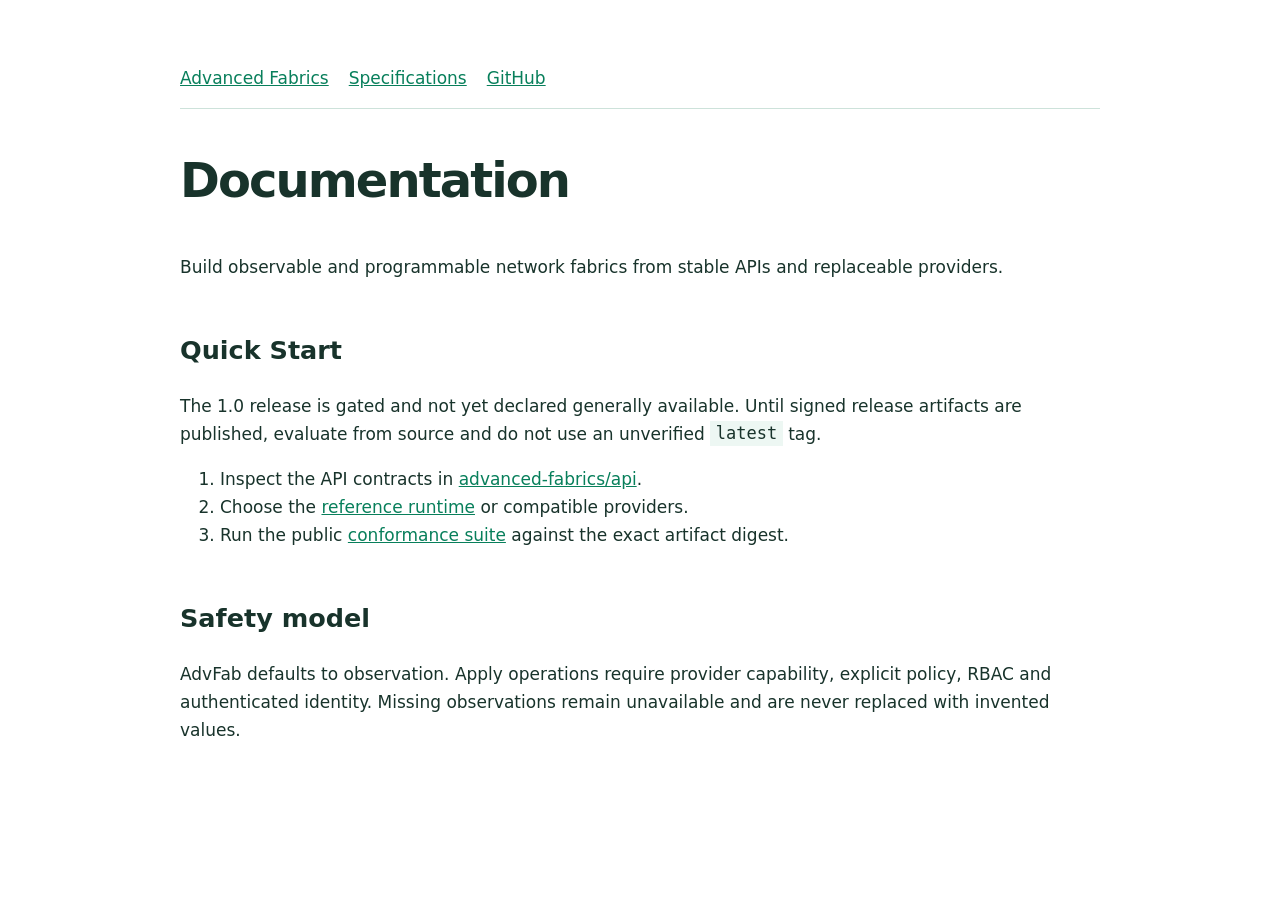
==== index.html @ 179818ef "docs: publish safe public quick start Signed-off-by: Woomou <harry@re8ch.com>" ====
<!doctype html><html lang="en"><head><meta charset="utf-8"><meta name="viewport" content="width=device-width,initial-scale=1"><title>AdvFab Documentation</title><style>body{max-width:920px;margin:4rem auto;padding:0 1.5rem;font:17px/1.65 system-ui;color:#18332b}a{color:#087f5b}code{background:#edf7f3;padding:.15rem .35rem}nav{display:flex;gap:1.25rem;border-bottom:1px solid #cde2da;padding-bottom:1rem}h1{font-size:3rem;letter-spacing:-.04em}section{margin:3rem 0}</style></head><body><nav><a href="https://advfab.org">Advanced Fabrics</a><a href="https://spec.advfab.org">Specifications</a><a href="https://github.com/advanced-fabrics">GitHub</a></nav><h1>Documentation</h1><p>Build observable and programmable network fabrics from stable APIs and replaceable providers.</p><section id="quick-start"><h2>Quick Start</h2><p>The 1.0 release is gated and not yet declared generally available. Until signed release artifacts are published, evaluate from source and do not use an unverified <code>latest</code> tag.</p><ol><li>Inspect the API contracts in <a href="https://github.com/advanced-fabrics/api">advanced-fabrics/api</a>.</li><li>Choose the <a href="https://github.com/advanced-fabrics/reference-runtime">reference runtime</a> or compatible providers.</li><li>Run the public <a href="https://github.com/advanced-fabrics/conformance">conformance suite</a> against the exact artifact digest.</li></ol></section><section><h2>Safety model</h2><p>AdvFab defaults to observation. Apply operations require provider capability, explicit policy, RBAC and authenticated identity. Missing observations remain unavailable and are never replaced with invented values.</p></section></body></html>
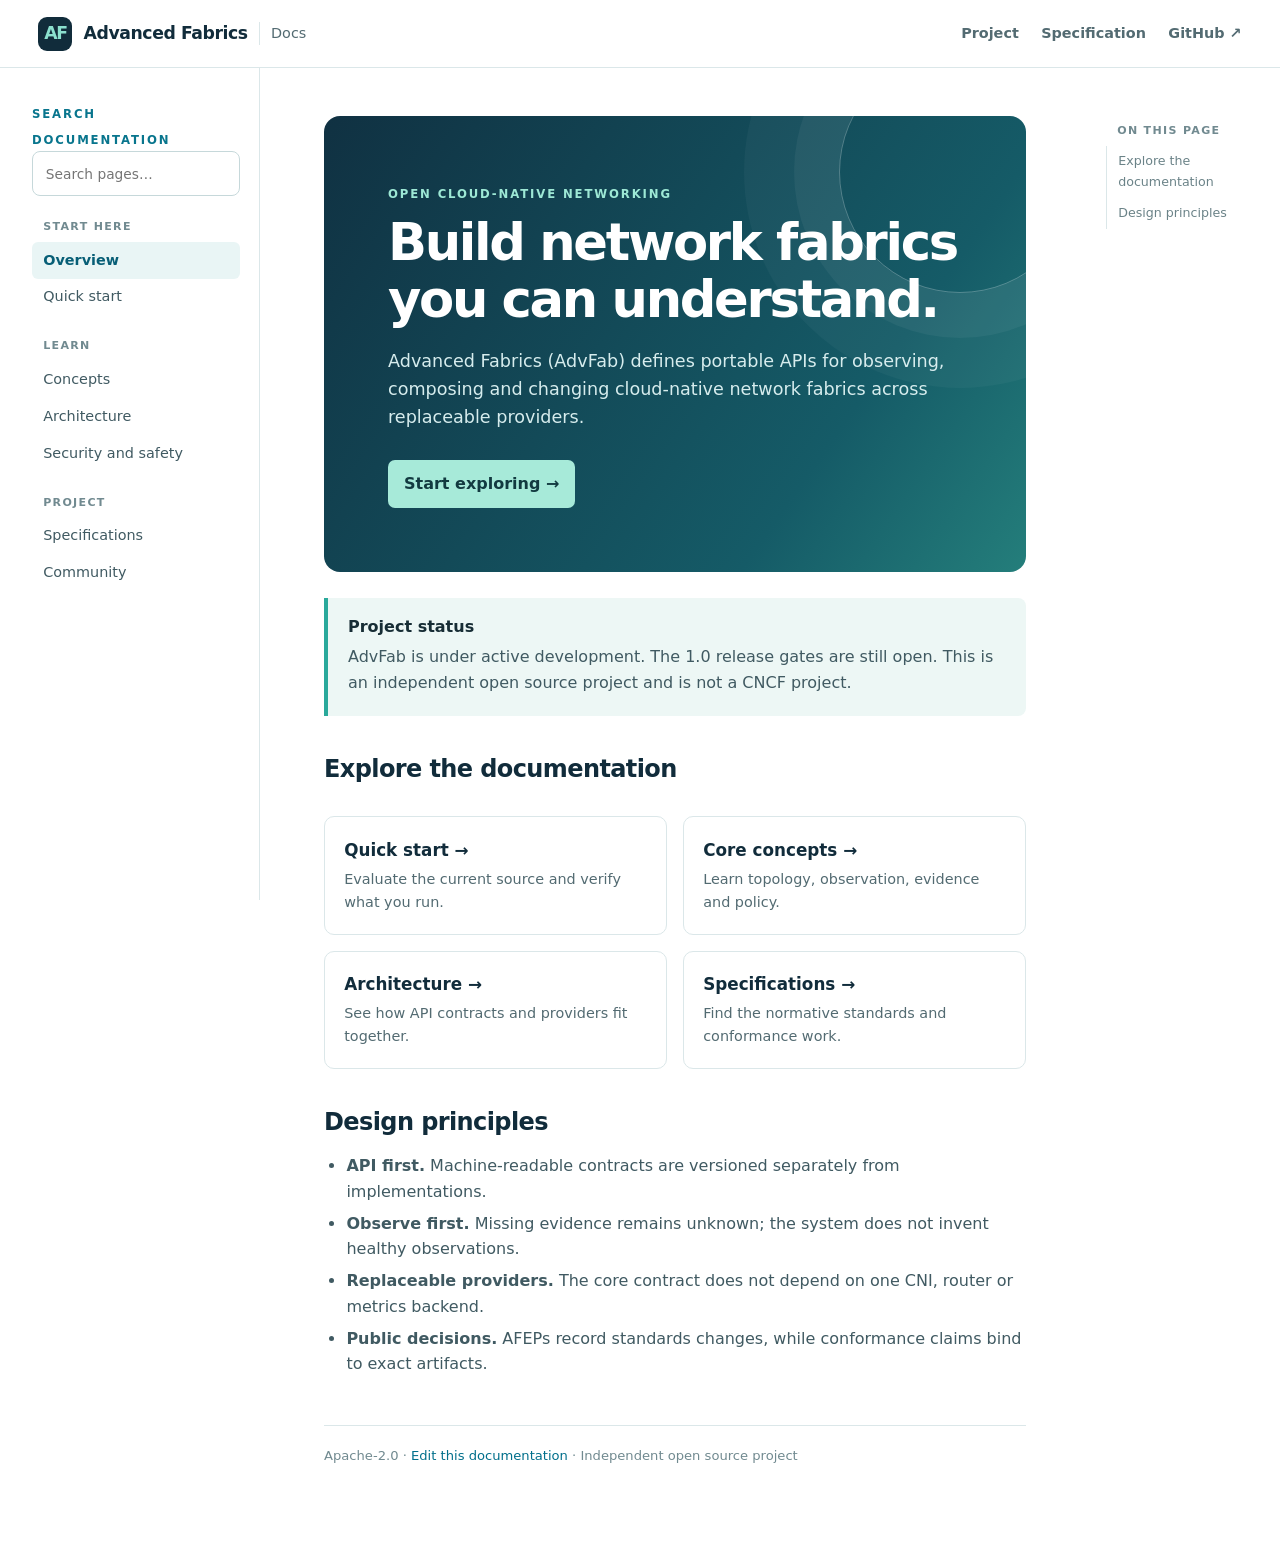
==== commit 69b3a1c5: "docs: build AdvFab documentation wiki" ====
--- a/index.html
+++ b/index.html
@@ -1 +1 @@
-<!doctype html><html lang="en"><head><meta charset="utf-8"><meta name="viewport" content="width=device-width,initial-scale=1"><title>AdvFab Documentation</title><style>body{max-width:920px;margin:4rem auto;padding:0 1.5rem;font:17px/1.65 system-ui;color:#18332b}a{color:#087f5b}code{background:#edf7f3;padding:.15rem .35rem}nav{display:flex;gap:1.25rem;border-bottom:1px solid #cde2da;padding-bottom:1rem}h1{font-size:3rem;letter-spacing:-.04em}section{margin:3rem 0}</style></head><body><nav><a href="https://advfab.org">Advanced Fabrics</a><a href="https://spec.advfab.org">Specifications</a><a href="https://github.com/advanced-fabrics">GitHub</a></nav><h1>Documentation</h1><p>Build observable and programmable network fabrics from stable APIs and replaceable providers.</p><section id="quick-start"><h2>Quick Start</h2><p>The 1.0 release is gated and not yet declared generally available. Until signed release artifacts are published, evaluate from source and do not use an unverified <code>latest</code> tag.</p><ol><li>Inspect the API contracts in <a href="https://github.com/advanced-fabrics/api">advanced-fabrics/api</a>.</li><li>Choose the <a href="https://github.com/advanced-fabrics/reference-runtime">reference runtime</a> or compatible providers.</li><li>Run the public <a href="https://github.com/advanced-fabrics/conformance">conformance suite</a> against the exact artifact digest.</li></ol></section><section><h2>Safety model</h2><p>AdvFab defaults to observation. Apply operations require provider capability, explicit policy, RBAC and authenticated identity. Missing observations remain unavailable and are never replaced with invented values.</p></section></body></html>
+<!doctype html><html lang="en"><head><meta charset="utf-8"><meta name="viewport" content="width=device-width,initial-scale=1"><meta name="description" content="Advanced Fabrics documentation: portable APIs for observable and programmable cloud-native network fabrics."><link rel="canonical" href="https://docs.advfab.org/"><title>Overview | Advanced Fabrics Docs</title><link rel="stylesheet" href="/styles.css"><script src="/site.js" defer></script></head><body><a class="skip" href="#main">Skip to content</a><header class="topbar"><a class="brand" href="/"><span class="brand-mark" aria-hidden="true">AF</span><span>Advanced Fabrics</span><small>Docs</small></a><nav class="topnav" aria-label="Global"><a href="https://advfab.org">Project</a><a href="https://spec.advfab.org">Specification</a><a href="https://github.com/advanced-fabrics">GitHub ↗</a></nav><button class="mobile-menu" id="menu-toggle" aria-controls="sidebar" aria-expanded="false">Menu</button></header><div class="layout"><aside class="sidebar" id="sidebar" aria-label="Documentation"><label for="site-search" class="eyebrow">Search documentation</label><input id="site-search" class="search" type="search" placeholder="Search pages…" autocomplete="off"><div id="search-results" class="search-results" aria-live="polite"></div><h2>Start here</h2><a href="/" class="active" aria-current="page">Overview</a><a href="/quick-start/" class="">Quick start</a><h2>Learn</h2><a href="/concepts/" class="">Concepts</a><a href="/architecture/" class="">Architecture</a><a href="/security/" class="">Security and safety</a><h2>Project</h2><a href="/specifications/" class="">Specifications</a><a href="/community/" class="">Community</a></aside><main id="main"><div class="content"><div class="hero"><span class="eyebrow">Open cloud-native networking</span><h1>Build network fabrics you can understand.</h1><p>Advanced Fabrics (AdvFab) defines portable APIs for observing, composing and changing cloud-native network fabrics across replaceable providers.</p><a class="button" href="/quick-start/">Start exploring →</a></div><div class="callout"><strong>Project status</strong><p>AdvFab is under active development. The 1.0 release gates are still open. This is an independent open source project and is not a CNCF project.</p></div><h2 id="explore">Explore the documentation</h2><div class="cards"><a class="card" href="/quick-start/"><strong>Quick start →</strong><span>Evaluate the current source and verify what you run.</span></a><a class="card" href="/concepts/"><strong>Core concepts →</strong><span>Learn topology, observation, evidence and policy.</span></a><a class="card" href="/architecture/"><strong>Architecture →</strong><span>See how API contracts and providers fit together.</span></a><a class="card" href="/specifications/"><strong>Specifications →</strong><span>Find the normative standards and conformance work.</span></a></div><h2 id="principles">Design principles</h2><ul><li><strong>API first.</strong> Machine-readable contracts are versioned separately from implementations.</li><li><strong>Observe first.</strong> Missing evidence remains unknown; the system does not invent healthy observations.</li><li><strong>Replaceable providers.</strong> The core contract does not depend on one CNI, router or metrics backend.</li><li><strong>Public decisions.</strong> AFEPs record standards changes, while conformance claims bind to exact artifacts.</li></ul><footer class="page-footer">Apache-2.0 · <a href="https://github.com/advanced-fabrics/docs">Edit this documentation</a> · Independent open source project</footer></div></main><aside class="toc" aria-label="On this page"><h2>On this page</h2><a href="#explore">Explore the documentation</a><a href="#principles">Design principles</a></aside></div></body></html>
--- a/styles.css
+++ b/styles.css
@@ -0,0 +1 @@
+:root{--ink:#172d35;--muted:#536b72;--blue:#087e9b;--navy:#112c3b;--line:#dbe7e9;--surface:#fff;--wash:#f4f9f9;--mint:#d9f4ec;font:16px/1.6 Inter,ui-sans-serif,system-ui,-apple-system,BlinkMacSystemFont,"Segoe UI",sans-serif;color:var(--ink);background:var(--surface)}*{box-sizing:border-box}html{scroll-behavior:smooth}body{margin:0}a{color:#006f8b;text-decoration:none}a:hover{text-decoration:underline}a:focus-visible,button:focus-visible,input:focus-visible{outline:3px solid #ffb43a;outline-offset:3px}.skip{position:absolute;left:-9999px;top:0;background:#fff;padding:.7rem;z-index:10}.skip:focus{left:1rem}.topbar{height:68px;display:flex;align-items:center;justify-content:space-between;padding:0 clamp(1rem,3vw,3rem);border-bottom:1px solid var(--line);background:#fff;position:sticky;top:0;z-index:5}.brand{display:flex;align-items:center;gap:.7rem;color:var(--navy);font-weight:800;letter-spacing:-.025em;font-size:1.08rem}.brand:hover{text-decoration:none}.brand-mark{display:grid;place-items:center;width:34px;height:34px;background:var(--navy);color:#8be0ce;border-radius:9px;font-weight:900;letter-spacing:-.08em}.brand small{font-weight:500;color:var(--muted);border-left:1px solid var(--line);padding-left:.7rem;letter-spacing:0}.topnav{display:flex;align-items:center;gap:1.4rem;font-size:.9rem;font-weight:600}.topnav a{color:var(--muted)}.topnav a:hover{color:var(--blue)}.layout{display:grid;grid-template-columns:260px minmax(0,1fr) 190px;max-width:1500px;margin:auto;min-height:calc(100vh - 68px)}.sidebar{border-right:1px solid var(--line);padding:2rem 1.2rem 3rem 2rem;position:sticky;top:68px;height:calc(100vh - 68px);overflow:auto}.sidebar h2,.toc h2{text-transform:uppercase;letter-spacing:.12em;color:#718a90;font-size:.69rem;margin:1.5rem .7rem .5rem}.sidebar a{display:block;padding:.43rem .7rem;border-radius:6px;color:#405a62;font-size:.9rem}.sidebar a:hover,.sidebar a.active{background:#e9f5f5;color:#075e76;text-decoration:none}.sidebar a.active{font-weight:700}.search{width:100%;border:1px solid #c6d8da;border-radius:8px;padding:.65rem .8rem;font:inherit;font-size:.86rem;background:#fff}.search-results{margin-top:.4rem}.search-results a{border-bottom:1px solid var(--line)}.search-results small{display:block;color:var(--muted)}main{padding:3rem clamp(1.4rem,5vw,5rem) 5rem;min-width:0}.content{max-width:840px}.eyebrow{text-transform:uppercase;letter-spacing:.16em;color:#08758d;font-weight:800;font-size:.73rem}.hero{background:linear-gradient(125deg,#103142,#155b67 72%,#247e7b);color:#fff;padding:clamp(2rem,5vw,4rem);border-radius:16px;position:relative;overflow:hidden}.hero:after{content:"";position:absolute;width:240px;height:240px;border:1px solid #ffffff45;border-radius:50%;right:-55px;top:-65px;box-shadow:0 0 0 45px #ffffff0c,0 0 0 95px #ffffff09;pointer-events:none}.hero .eyebrow{color:#9de8d5}.hero h1{color:#fff;margin:.5rem 0 1rem}.hero p{max-width:640px;color:#d6eced;font-size:1.1rem}.hero a.button{display:inline-block;background:#a7ead9;color:#123a40;padding:.7rem 1rem;border-radius:7px;font-weight:750;margin-top:.7rem}.hero a.button:hover{text-decoration:none;background:#c7f6e9}h1{font-size:clamp(2.2rem,4vw,3.3rem);line-height:1.13;letter-spacing:-.045em;color:var(--navy);margin:.5rem 0 1rem}h2{font-size:1.5rem;line-height:1.25;letter-spacing:-.025em;margin:2.4rem 0 .8rem;color:var(--navy);scroll-margin-top:90px}h3{font-size:1.06rem;margin:1.5rem 0 .3rem;scroll-margin-top:90px}p,li{color:#405a62}p.lead{font-size:1.1rem;color:#536b72;max-width:730px}ul,ol{padding-left:1.4rem}li{margin:.4rem 0}.cards{display:grid;grid-template-columns:repeat(2,minmax(0,1fr));gap:1rem;margin:2rem 0}.card{border:1px solid var(--line);border-radius:10px;padding:1.2rem;background:#fff;color:inherit;transition:border-color .15s,transform .15s}.card:hover{border-color:#67b7bb;transform:translateY(-2px);text-decoration:none}.card strong{display:block;color:var(--navy);font-size:1.05rem}.card span{display:block;color:var(--muted);font-size:.9rem;margin-top:.3rem}.callout{background:#edf7f5;border-left:4px solid #2aa99b;padding:1rem 1.25rem;border-radius:0 8px 8px 0;margin:1.6rem 0}.callout p{margin:.3rem 0}.warning{background:#fff7e8;border-color:#d59727}.step{display:grid;grid-template-columns:2rem 1fr;gap:.7rem;margin:1rem 0}.step b{display:grid;place-items:center;background:#d8f1ec;color:#126957;border-radius:50%;width:2rem;height:2rem}.step h3{margin:.1rem 0}.step p{margin:.2rem 0}.toc{padding:2rem 1rem;position:sticky;top:68px;height:calc(100vh - 68px);overflow:auto}.toc a{display:block;color:#6b8388;font-size:.79rem;padding:.35rem .7rem;border-left:1px solid var(--line)}.toc a:hover{color:var(--blue);border-color:var(--blue);text-decoration:none}.page-footer{border-top:1px solid var(--line);margin-top:3rem;padding-top:1.2rem;color:#718a90;font-size:.82rem}code{background:#edf3f4;border-radius:4px;padding:.1rem .32rem;font-size:.9em}pre{overflow:auto;background:#102c3a;color:#d7efec;padding:1rem;border-radius:8px}pre code{background:none;padding:0;color:inherit}.badge{display:inline-block;border:1px solid #aacdca;color:#23685f;border-radius:99px;padding:.18rem .55rem;font-size:.72rem;font-weight:700}.mobile-menu{display:none;border:1px solid var(--line);border-radius:6px;background:white;padding:.35rem .6rem}@media(max-width:1100px){.layout{grid-template-columns:240px minmax(0,1fr)}.toc{display:none}}@media(max-width:720px){.topbar{height:60px}.brand small,.topnav{display:none}.mobile-menu{display:block}.layout{display:block}.sidebar{display:none;position:static;height:auto;border-right:0;border-bottom:1px solid var(--line);padding:1rem}.sidebar.open{display:block}main{padding:2rem 1.2rem}.cards{grid-template-columns:1fr}.hero{padding:2rem}.hero:after{opacity:.4}}@media(prefers-reduced-motion:reduce){html{scroll-behavior:auto}.card{transition:none}}
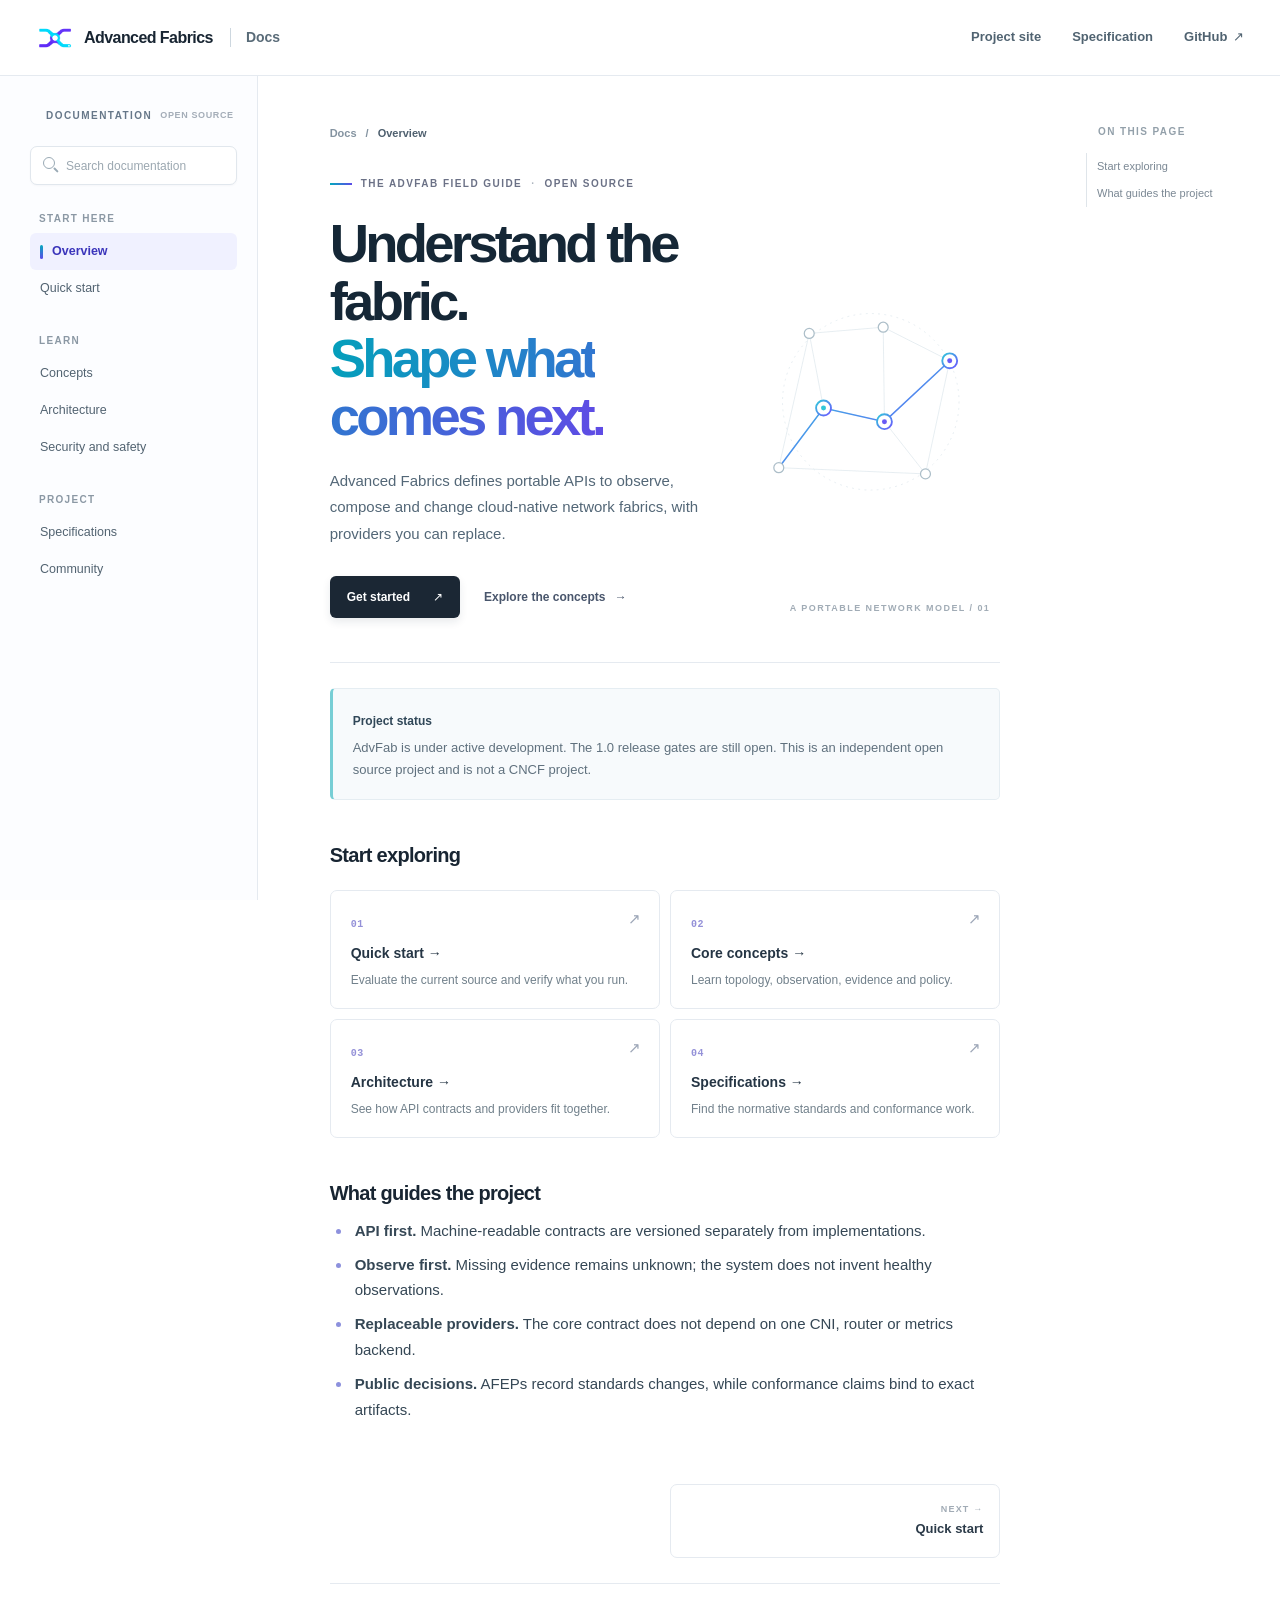
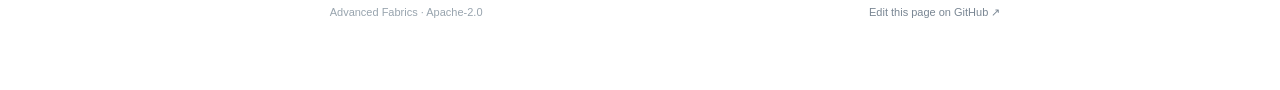
==== commit 0d32a34d: "docs: refine AdvFab wiki visual design" ====
--- a/index.html
+++ b/index.html
@@ -1 +1,3 @@
-<!doctype html><html lang="en"><head><meta charset="utf-8"><meta name="viewport" content="width=device-width,initial-scale=1"><meta name="description" content="Advanced Fabrics documentation: portable APIs for observable and programmable cloud-native network fabrics."><link rel="canonical" href="https://docs.advfab.org/"><title>Overview | Advanced Fabrics Docs</title><link rel="stylesheet" href="/styles.css"><script src="/site.js" defer></script></head><body><a class="skip" href="#main">Skip to content</a><header class="topbar"><a class="brand" href="/"><span class="brand-mark" aria-hidden="true">AF</span><span>Advanced Fabrics</span><small>Docs</small></a><nav class="topnav" aria-label="Global"><a href="https://advfab.org">Project</a><a href="https://spec.advfab.org">Specification</a><a href="https://github.com/advanced-fabrics">GitHub ↗</a></nav><button class="mobile-menu" id="menu-toggle" aria-controls="sidebar" aria-expanded="false">Menu</button></header><div class="layout"><aside class="sidebar" id="sidebar" aria-label="Documentation"><label for="site-search" class="eyebrow">Search documentation</label><input id="site-search" class="search" type="search" placeholder="Search pages…" autocomplete="off"><div id="search-results" class="search-results" aria-live="polite"></div><h2>Start here</h2><a href="/" class="active" aria-current="page">Overview</a><a href="/quick-start/" class="">Quick start</a><h2>Learn</h2><a href="/concepts/" class="">Concepts</a><a href="/architecture/" class="">Architecture</a><a href="/security/" class="">Security and safety</a><h2>Project</h2><a href="/specifications/" class="">Specifications</a><a href="/community/" class="">Community</a></aside><main id="main"><div class="content"><div class="hero"><span class="eyebrow">Open cloud-native networking</span><h1>Build network fabrics you can understand.</h1><p>Advanced Fabrics (AdvFab) defines portable APIs for observing, composing and changing cloud-native network fabrics across replaceable providers.</p><a class="button" href="/quick-start/">Start exploring →</a></div><div class="callout"><strong>Project status</strong><p>AdvFab is under active development. The 1.0 release gates are still open. This is an independent open source project and is not a CNCF project.</p></div><h2 id="explore">Explore the documentation</h2><div class="cards"><a class="card" href="/quick-start/"><strong>Quick start →</strong><span>Evaluate the current source and verify what you run.</span></a><a class="card" href="/concepts/"><strong>Core concepts →</strong><span>Learn topology, observation, evidence and policy.</span></a><a class="card" href="/architecture/"><strong>Architecture →</strong><span>See how API contracts and providers fit together.</span></a><a class="card" href="/specifications/"><strong>Specifications →</strong><span>Find the normative standards and conformance work.</span></a></div><h2 id="principles">Design principles</h2><ul><li><strong>API first.</strong> Machine-readable contracts are versioned separately from implementations.</li><li><strong>Observe first.</strong> Missing evidence remains unknown; the system does not invent healthy observations.</li><li><strong>Replaceable providers.</strong> The core contract does not depend on one CNI, router or metrics backend.</li><li><strong>Public decisions.</strong> AFEPs record standards changes, while conformance claims bind to exact artifacts.</li></ul><footer class="page-footer">Apache-2.0 · <a href="https://github.com/advanced-fabrics/docs">Edit this documentation</a> · Independent open source project</footer></div></main><aside class="toc" aria-label="On this page"><h2>On this page</h2><a href="#explore">Explore the documentation</a><a href="#principles">Design principles</a></aside></div></body></html>+<!DOCTYPE html>
+
+<html lang="en"><head><meta charset="utf-8"/><meta content="width=device-width,initial-scale=1" name="viewport"/><meta content="Advanced Fabrics documentation: portable APIs for observable and programmable cloud-native network fabrics." name="description"/><link href="https://docs.advfab.org/" rel="canonical"/><title>Overview | Advanced Fabrics Docs</title><link href="/styles.css" rel="stylesheet"/><script defer="" src="/site.js"></script><link href="/assets/advfab-mark.png" rel="icon" type="image/png"/><meta content="#ffffff" name="theme-color"/><meta content="website" property="og:type"/><meta content="Overview | Advanced Fabrics Docs" property="og:title"/><meta content="Advanced Fabrics documentation: portable APIs for observable and programmable cloud-native network fabrics." property="og:description"/><meta content="https://docs.advfab.org/" property="og:url"/><meta content="https://docs.advfab.org/assets/advfab-mark.png" property="og:image"/></head><body><a class="skip" href="#main">Skip to content</a><header class="topbar"><div class="topbar-inner"><a aria-label="Advanced Fabrics documentation home" class="brand" href="/"><img alt="" height="38" src="/assets/advfab-mark.png" width="38"/><span class="brand-name">Advanced Fabrics</span><span aria-hidden="true" class="brand-divider"></span><span class="brand-section">Docs</span></a><nav aria-label="Global" class="topnav"><a href="https://advfab.org">Project site</a><a href="https://spec.advfab.org">Specification</a><a href="https://github.com/advanced-fabrics">GitHub <span aria-hidden="true">↗</span></a></nav><button aria-controls="sidebar" aria-expanded="false" aria-label="Open documentation menu" class="mobile-menu" id="menu-toggle"><span></span><span></span><span></span></button></div></header><div class="layout"><aside aria-label="Documentation" class="sidebar" id="sidebar"><div class="sidebar-label"><span class="sidebar-rule"></span>DOCUMENTATION <span class="sidebar-version">OPEN SOURCE</span></div><label class="eyebrow" for="site-search">Find a page</label><div class="search-wrap"><span aria-hidden="true" class="search-glyph"></span><input aria-keyshortcuts="/" autocomplete="off" class="search" id="site-search" placeholder="Search documentation" type="search"/></div><div aria-live="polite" class="search-results" id="search-results"></div><h2 class="nav-heading">Start here</h2><a aria-current="page" class="active" href="/">Overview</a><a class="" href="/quick-start/">Quick start</a><h2 class="nav-heading">Learn</h2><a class="" href="/concepts/">Concepts</a><a class="" href="/architecture/">Architecture</a><a class="" href="/security/">Security and safety</a><h2 class="nav-heading">Project</h2><a class="" href="/specifications/">Specifications</a><a class="" href="/community/">Community</a></aside><main id="main"><div class="content"><nav aria-label="Breadcrumb" class="breadcrumb"><a href="/">Docs</a><span aria-hidden="true">/</span><span>Overview</span></nav><div class="hero"><div class="hero-copy"><div class="hero-kicker"><span aria-hidden="true" class="kicker-line"></span>THE ADVFAB FIELD GUIDE <span aria-hidden="true" class="kicker-dot">·</span> OPEN SOURCE</div><h1>Understand the fabric.<br/><em>Shape what comes next.</em></h1><p>Advanced Fabrics defines portable APIs to observe, compose and change cloud-native network fabrics, with providers you can replace.</p><div class="hero-actions"><a class="button primary" href="/quick-start/">Get started <span aria-hidden="true">↗</span></a><a class="text-link" href="/concepts/">Explore the concepts <span aria-hidden="true">→</span></a></div></div><div aria-hidden="true" class="network-art"><svg role="presentation" viewbox="0 0 420 390" xmlns="http://www.w3.org/2000/svg"><defs><lineargradient id="artline" x1="0" x2="1" y1="0" y2="1"><stop stop-color="#27c7d9"></stop><stop offset="1" stop-color="#644cff"></stop></lineargradient></defs><g fill="none" stroke="#d7e2e8" stroke-width="1"><path d="M64 310 136 214 234 236 339 138M136 214 113 94 232 84 339 138M234 236 300 320 339 138M64 310 300 320M113 94 64 310M232 84 234 236"></path><circle cx="212" cy="204" r="142" stroke-dasharray="3 7"></circle></g><path d="M64 310 136 214 234 236 339 138" fill="none" stroke="url(#artline)" stroke-width="2.5"></path><g fill="#fff" stroke="#a8bbc6" stroke-width="2"><circle cx="64" cy="310" r="8"></circle><circle cx="113" cy="94" r="8"></circle><circle cx="232" cy="84" r="8"></circle><circle cx="300" cy="320" r="8"></circle></g><g fill="#fff" stroke="url(#artline)" stroke-width="3"><circle cx="136" cy="214" r="12"></circle><circle cx="234" cy="236" r="12"></circle><circle cx="339" cy="138" r="12"></circle></g><circle cx="136" cy="214" fill="#25c5d7" r="4"></circle><circle cx="234" cy="236" fill="#6152f5" r="4"></circle><circle cx="339" cy="138" fill="#6152f5" r="4"></circle></svg><span class="art-caption">A PORTABLE NETWORK MODEL / 01</span></div></div><div class="callout"><strong>Project status</strong><p>AdvFab is under active development. The 1.0 release gates are still open. This is an independent open source project and is not a CNCF project.</p></div><h2 id="explore">Start exploring</h2><div class="cards explore-cards"><a class="card" href="/quick-start/"><span class="card-index">01</span><strong>Quick start →</strong><span>Evaluate the current source and verify what you run.</span></a><a class="card" href="/concepts/"><span class="card-index">02</span><strong>Core concepts →</strong><span>Learn topology, observation, evidence and policy.</span></a><a class="card" href="/architecture/"><span class="card-index">03</span><strong>Architecture →</strong><span>See how API contracts and providers fit together.</span></a><a class="card" href="/specifications/"><span class="card-index">04</span><strong>Specifications →</strong><span>Find the normative standards and conformance work.</span></a></div><h2 id="principles">What guides the project</h2><ul><li><strong>API first.</strong> Machine-readable contracts are versioned separately from implementations.</li><li><strong>Observe first.</strong> Missing evidence remains unknown; the system does not invent healthy observations.</li><li><strong>Replaceable providers.</strong> The core contract does not depend on one CNI, router or metrics backend.</li><li><strong>Public decisions.</strong> AFEPs record standards changes, while conformance claims bind to exact artifacts.</li></ul><nav aria-label="Documentation pages" class="pagination"><a class="pagination-link next" href="/quick-start/"><small>NEXT →</small><strong>Quick start</strong></a></nav><footer class="page-footer"><span>Advanced Fabrics · Apache-2.0</span><a href="https://github.com/advanced-fabrics/docs/blob/main/index.html">Edit this page on GitHub <span aria-hidden="true">↗</span></a></footer></div></main><aside aria-label="On this page" class="toc"><h2 class="toc-heading">On this page</h2><a href="#explore">Start exploring</a><a href="#principles">What guides the project</a></aside></div></body></html>
--- a/styles.css
+++ b/styles.css
@@ -1 +1,170 @@
-:root{--ink:#172d35;--muted:#536b72;--blue:#087e9b;--navy:#112c3b;--line:#dbe7e9;--surface:#fff;--wash:#f4f9f9;--mint:#d9f4ec;font:16px/1.6 Inter,ui-sans-serif,system-ui,-apple-system,BlinkMacSystemFont,"Segoe UI",sans-serif;color:var(--ink);background:var(--surface)}*{box-sizing:border-box}html{scroll-behavior:smooth}body{margin:0}a{color:#006f8b;text-decoration:none}a:hover{text-decoration:underline}a:focus-visible,button:focus-visible,input:focus-visible{outline:3px solid #ffb43a;outline-offset:3px}.skip{position:absolute;left:-9999px;top:0;background:#fff;padding:.7rem;z-index:10}.skip:focus{left:1rem}.topbar{height:68px;display:flex;align-items:center;justify-content:space-between;padding:0 clamp(1rem,3vw,3rem);border-bottom:1px solid var(--line);background:#fff;position:sticky;top:0;z-index:5}.brand{display:flex;align-items:center;gap:.7rem;color:var(--navy);font-weight:800;letter-spacing:-.025em;font-size:1.08rem}.brand:hover{text-decoration:none}.brand-mark{display:grid;place-items:center;width:34px;height:34px;background:var(--navy);color:#8be0ce;border-radius:9px;font-weight:900;letter-spacing:-.08em}.brand small{font-weight:500;color:var(--muted);border-left:1px solid var(--line);padding-left:.7rem;letter-spacing:0}.topnav{display:flex;align-items:center;gap:1.4rem;font-size:.9rem;font-weight:600}.topnav a{color:var(--muted)}.topnav a:hover{color:var(--blue)}.layout{display:grid;grid-template-columns:260px minmax(0,1fr) 190px;max-width:1500px;margin:auto;min-height:calc(100vh - 68px)}.sidebar{border-right:1px solid var(--line);padding:2rem 1.2rem 3rem 2rem;position:sticky;top:68px;height:calc(100vh - 68px);overflow:auto}.sidebar h2,.toc h2{text-transform:uppercase;letter-spacing:.12em;color:#718a90;font-size:.69rem;margin:1.5rem .7rem .5rem}.sidebar a{display:block;padding:.43rem .7rem;border-radius:6px;color:#405a62;font-size:.9rem}.sidebar a:hover,.sidebar a.active{background:#e9f5f5;color:#075e76;text-decoration:none}.sidebar a.active{font-weight:700}.search{width:100%;border:1px solid #c6d8da;border-radius:8px;padding:.65rem .8rem;font:inherit;font-size:.86rem;background:#fff}.search-results{margin-top:.4rem}.search-results a{border-bottom:1px solid var(--line)}.search-results small{display:block;color:var(--muted)}main{padding:3rem clamp(1.4rem,5vw,5rem) 5rem;min-width:0}.content{max-width:840px}.eyebrow{text-transform:uppercase;letter-spacing:.16em;color:#08758d;font-weight:800;font-size:.73rem}.hero{background:linear-gradient(125deg,#103142,#155b67 72%,#247e7b);color:#fff;padding:clamp(2rem,5vw,4rem);border-radius:16px;position:relative;overflow:hidden}.hero:after{content:"";position:absolute;width:240px;height:240px;border:1px solid #ffffff45;border-radius:50%;right:-55px;top:-65px;box-shadow:0 0 0 45px #ffffff0c,0 0 0 95px #ffffff09;pointer-events:none}.hero .eyebrow{color:#9de8d5}.hero h1{color:#fff;margin:.5rem 0 1rem}.hero p{max-width:640px;color:#d6eced;font-size:1.1rem}.hero a.button{display:inline-block;background:#a7ead9;color:#123a40;padding:.7rem 1rem;border-radius:7px;font-weight:750;margin-top:.7rem}.hero a.button:hover{text-decoration:none;background:#c7f6e9}h1{font-size:clamp(2.2rem,4vw,3.3rem);line-height:1.13;letter-spacing:-.045em;color:var(--navy);margin:.5rem 0 1rem}h2{font-size:1.5rem;line-height:1.25;letter-spacing:-.025em;margin:2.4rem 0 .8rem;color:var(--navy);scroll-margin-top:90px}h3{font-size:1.06rem;margin:1.5rem 0 .3rem;scroll-margin-top:90px}p,li{color:#405a62}p.lead{font-size:1.1rem;color:#536b72;max-width:730px}ul,ol{padding-left:1.4rem}li{margin:.4rem 0}.cards{display:grid;grid-template-columns:repeat(2,minmax(0,1fr));gap:1rem;margin:2rem 0}.card{border:1px solid var(--line);border-radius:10px;padding:1.2rem;background:#fff;color:inherit;transition:border-color .15s,transform .15s}.card:hover{border-color:#67b7bb;transform:translateY(-2px);text-decoration:none}.card strong{display:block;color:var(--navy);font-size:1.05rem}.card span{display:block;color:var(--muted);font-size:.9rem;margin-top:.3rem}.callout{background:#edf7f5;border-left:4px solid #2aa99b;padding:1rem 1.25rem;border-radius:0 8px 8px 0;margin:1.6rem 0}.callout p{margin:.3rem 0}.warning{background:#fff7e8;border-color:#d59727}.step{display:grid;grid-template-columns:2rem 1fr;gap:.7rem;margin:1rem 0}.step b{display:grid;place-items:center;background:#d8f1ec;color:#126957;border-radius:50%;width:2rem;height:2rem}.step h3{margin:.1rem 0}.step p{margin:.2rem 0}.toc{padding:2rem 1rem;position:sticky;top:68px;height:calc(100vh - 68px);overflow:auto}.toc a{display:block;color:#6b8388;font-size:.79rem;padding:.35rem .7rem;border-left:1px solid var(--line)}.toc a:hover{color:var(--blue);border-color:var(--blue);text-decoration:none}.page-footer{border-top:1px solid var(--line);margin-top:3rem;padding-top:1.2rem;color:#718a90;font-size:.82rem}code{background:#edf3f4;border-radius:4px;padding:.1rem .32rem;font-size:.9em}pre{overflow:auto;background:#102c3a;color:#d7efec;padding:1rem;border-radius:8px}pre code{background:none;padding:0;color:inherit}.badge{display:inline-block;border:1px solid #aacdca;color:#23685f;border-radius:99px;padding:.18rem .55rem;font-size:.72rem;font-weight:700}.mobile-menu{display:none;border:1px solid var(--line);border-radius:6px;background:white;padding:.35rem .6rem}@media(max-width:1100px){.layout{grid-template-columns:240px minmax(0,1fr)}.toc{display:none}}@media(max-width:720px){.topbar{height:60px}.brand small,.topnav{display:none}.mobile-menu{display:block}.layout{display:block}.sidebar{display:none;position:static;height:auto;border-right:0;border-bottom:1px solid var(--line);padding:1rem}.sidebar.open{display:block}main{padding:2rem 1.2rem}.cards{grid-template-columns:1fr}.hero{padding:2rem}.hero:after{opacity:.4}}@media(prefers-reduced-motion:reduce){html{scroll-behavior:auto}.card{transition:none}}
+:root {
+  color-scheme: light;
+  --ink: #182532;
+  --text: #354755;
+  --muted: #70808d;
+  --line: #e5eaf0;
+  --soft: #f8fafc;
+  --cyan: #03a8bd;
+  --violet: #5c4be8;
+  --accent: #343cbd;
+  font: 15px/1.72 -apple-system, BlinkMacSystemFont, "Segoe UI", Inter, Helvetica, Arial, sans-serif;
+  font-synthesis: none;
+  -webkit-font-smoothing: antialiased;
+  color: var(--ink);
+  background: #fff;
+}
+* { box-sizing: border-box; }
+html { scroll-behavior: smooth; }
+body { margin: 0; }
+a { color: var(--accent); text-decoration: none; }
+a:hover { color: #201c9f; }
+button, input { font: inherit; }
+a:focus-visible, button:focus-visible, input:focus-visible { outline: 2px solid var(--cyan); outline-offset: 3px; }
+.skip { position: absolute; top: -100px; left: 18px; z-index: 20; background: #fff; padding: 9px 13px; border: 1px solid var(--line); border-radius: 7px; }
+.skip:focus { top: 12px; }
+
+/* A restrained project bar, shared by every article. */
+.topbar { height: 76px; background: #fff; border-bottom: 1px solid var(--line); position: sticky; top: 0; z-index: 10; }
+.topbar-inner { width: 100%; max-width: 1600px; height: 100%; margin: auto; display: flex; align-items: center; justify-content: space-between; padding: 0 36px; }
+.brand { display: inline-flex; align-items: center; gap: 10px; min-width: 0; color: var(--ink); white-space: nowrap; }
+.brand:hover { color: var(--ink); }
+.brand img { width: 38px; height: 38px; object-fit: contain; }
+.brand-name { font-size: 16px; font-weight: 750; letter-spacing: -.035em; }
+.brand-divider { width: 1px; height: 19px; background: #cdd7df; margin: 0 5px 0 7px; }
+.brand-section { font-size: 14px; color: #596b78; font-weight: 550; }
+.topnav { display: flex; gap: 31px; align-items: center; font-size: 13px; font-weight: 550; }
+.topnav a { color: #506371; transition: color .15s; }
+.topnav a:hover { color: var(--violet); }
+.topnav span { font-size: 13px; padding-left: 2px; }
+.mobile-menu { display: none; }
+
+.layout { display: grid; grid-template-columns: 258px minmax(0,1fr) 208px; max-width: 1600px; min-height: calc(100vh - 76px); margin: auto; }
+.sidebar { align-self: stretch; position: sticky; top: 76px; height: calc(100vh - 76px); overflow-y: auto; border-right: 1px solid var(--line); padding: 31px 20px 44px 30px; background: #fcfdff; scrollbar-width: thin; }
+.sidebar-label { display: flex; align-items: center; gap: 8px; margin: 0 8px 22px; color: #667789; font-size: 10px; font-weight: 800; letter-spacing: .145em; white-space: nowrap; }
+.sidebar-rule { width: 15px; height: 2px; background: linear-gradient(90deg,var(--cyan),var(--violet)); }
+.sidebar-version { margin-left: auto; color: #a4adb8; font-size: 9px; letter-spacing: .07em; }
+.sidebar label { display: none; }
+.search-wrap { position: relative; }
+.search { width: 100%; height: 39px; border: 1px solid #e1e7ed; background: #fff; border-radius: 7px; padding: 0 13px 0 35px; color: var(--ink); font-size: 12px; box-shadow: 0 1px 2px #18253208; }
+.search::placeholder { color: #9ca8b1; }
+.search:focus { outline: 2px solid #c7f4f5; border-color: var(--cyan); }
+.search-glyph { position: absolute; left: 13px; top: 11px; width: 12px; height: 12px; border: 1.8px solid #9aaab5; border-radius: 50%; pointer-events: none; }
+.search-glyph:after { content: ""; position: absolute; width: 6px; height: 1.8px; right: -5px; bottom: -3px; background: #9aaab5; transform: rotate(45deg); border-radius: 1px; }
+.search-results { margin: 5px 0; }
+.search-results a { display: block; padding: 8px 10px; border-radius: 6px; font-size: 12px; font-weight: 650; }
+.search-results a small { display: block; font-size: 11px; font-weight: 400; color: var(--muted); }
+.search-results p { padding: 3px 10px; font-size: 12px; color: var(--muted); }
+.sidebar .nav-heading { margin: 27px 9px 8px; color: #8b98a4; font-size: 10px; font-weight: 750; text-transform: uppercase; letter-spacing: .13em; }
+.sidebar a:not(.brand) { display: flex; align-items: center; min-height: 37px; padding: 7px 10px; border-radius: 6px; color: #526371; font-size: 12.5px; font-weight: 510; }
+.sidebar a:not(.brand):hover { background: #f0f4f8; color: var(--ink); }
+.sidebar a.active { background: #f0f1ff !important; color: #3b35bb !important; font-weight: 700 !important; }
+.sidebar a.active:before { content: ""; width: 3px; height: 14px; margin-right: 9px; border-radius: 2px; background: linear-gradient(var(--cyan),var(--violet)); }
+
+main { min-width: 0; padding: 48px clamp(26px,5.6vw,100px) 70px; }
+.content { width: 100%; max-width: 900px; margin: 0 auto; }
+.breadcrumb { display: flex; align-items: center; gap: 9px; margin: 0 0 25px; color: #8493a0; font-size: 11px; font-weight: 600; }
+.breadcrumb a { color: #8493a0; }
+.breadcrumb a:hover { color: var(--violet); }
+.breadcrumb span:last-child { color: #4f606f; }
+.page-heading { border-bottom: 1px solid var(--line); padding-bottom: 17px; margin-bottom: 21px; }
+.page-heading h1 { margin: 0; }
+.title-rule { display: none; }
+h1 { margin: 0 0 18px; font-size: clamp(33px,3.5vw,47px); line-height: 1.16; font-weight: 760; letter-spacing: -.058em; color: #152736; }
+h2 { margin: 42px 0 10px; font-size: 20px; line-height: 1.3; font-weight: 730; letter-spacing: -.035em; scroll-margin-top: 105px; }
+h3 { margin: 25px 0 4px; font-size: 15px; font-weight: 690; scroll-margin-top: 105px; }
+p, li { color: var(--text); }
+p { margin: 10px 0 18px; }
+p.lead { font-size: 16px; line-height: 1.76; color: #60717e; max-width: 760px; }
+.page-lead { margin-bottom: 31px; }
+ul, ol { padding-left: 22px; margin: 12px 0 24px; }
+li { padding-left: 3px; margin: 8px 0; }
+li::marker { color: #8d91dd; }
+strong { font-weight: 720; }
+code { border: 1px solid #e8eaf1; background: #f6f7fa; border-radius: 4px; padding: 1px 5px; color: #5e48b7; font: .87em/1.5 ui-monospace,SFMono-Regular,Menlo,Consolas,monospace; }
+pre { overflow: auto; padding: 17px 20px; border-radius: 7px; background: #182633; color: #e9f2fa; }
+pre code { color: inherit; border: 0; background: none; padding: 0; }
+
+/* Home introduction uses topology as editorial line art, not a UI mock-up. */
+.hero { display: grid; grid-template-columns: minmax(0,1.2fr) minmax(240px,.8fr); align-items: center; gap: 18px; min-height: 390px; padding: 7px 0 44px; border-bottom: 1px solid var(--line); }
+.hero-kicker { display: flex; align-items: center; gap: 9px; margin: 0 0 23px; color: #6b7186; font-size: 10px; font-weight: 800; letter-spacing: .145em; }
+.kicker-line { width: 22px; height: 2px; background: linear-gradient(90deg,var(--cyan),var(--violet)); }
+.kicker-dot { color: #adb5bf; }
+.hero h1 { max-width: 650px; font-size: clamp(42px,4.25vw,62px); line-height: 1.06; letter-spacing: -.068em; }
+.hero h1 em { font-style: normal; background: linear-gradient(90deg,#049fbb,#5f4be5); background-clip: text; -webkit-background-clip: text; color: transparent; }
+.hero p { max-width: 565px; margin-top: 22px; color: #536777; font-size: 15px; line-height: 1.78; }
+.hero-actions { display: flex; align-items: center; flex-wrap: wrap; gap: 24px; margin-top: 28px; }
+.button.primary { display: inline-flex; gap: 23px; align-items: center; padding: 11px 17px; background: #1b2734; border-radius: 6px; color: white; font-size: 12px; font-weight: 680; box-shadow: 0 4px 9px #192d4118; }
+.button.primary:hover { background: #3532a6; color: white; }
+.text-link { font-size: 12px; font-weight: 700; color: #49566c; }
+.text-link span { margin-left: 6px; }
+.network-art { align-self: stretch; position: relative; display: flex; justify-content: center; align-items: center; min-width: 0; }
+.network-art svg { display: block; width: min(100%,420px); height: auto; opacity: .95; }
+.art-caption { position: absolute; right: 10px; bottom: 2px; color: #a1acb6; font-size: 9px; letter-spacing: .16em; font-weight: 700; white-space: nowrap; }
+.callout { margin: 25px 0; padding: 18px 20px; background: #f7fafc; border: 1px solid #e5edf2; border-left: 3px solid #77ced5; border-radius: 5px; }
+.callout strong { color: #304758; font-size: 12px; }
+.callout p { margin: 4px 0 0; color: #60717e; font-size: 13px; line-height: 1.7; }
+.callout.warning { background: #fffaf2; border-color: #eee5d3; border-left-color: #c99b58; }
+.explore-cards { display: grid; grid-template-columns: repeat(2,minmax(0,1fr)); gap: 10px; margin: 22px 0 35px; }
+.card { position: relative; display: block; padding: 18px 20px; border: 1px solid var(--line); border-radius: 7px; background: #fff; color: var(--ink); min-height: 112px; transition: border-color .15s,box-shadow .15s,transform .15s; }
+.card:hover { color: var(--ink); border-color: #b8c5f2; box-shadow: 0 7px 22px #26397e0d; transform: translateY(-2px); }
+.card strong { display: block; color: #253544; font-size: 14px; }
+.card span:not(.card-index) { display: block; margin-top: 6px; color: #71808b; font-size: 12px; line-height: 1.55; }
+.card-index { display: inline-block; margin-bottom: 11px; color: #9491d8; font: 700 10px/1 ui-monospace,SFMono-Regular,Menlo,monospace; letter-spacing: .06em; }
+.explore-cards .card:after { content: "↗"; position: absolute; top: 15px; right: 18px; color: #9ca6b7; font-size: 15px; }
+.step { display: grid; grid-template-columns: 28px 1fr; gap: 16px; padding: 11px 0 15px; border-bottom: 1px solid var(--line); }
+.step b { display: grid; place-items: center; width: 25px; height: 25px; border: 1px solid #c6d4e2; border-radius: 50%; color: #5862aa; font-size: 11px; line-height: 1; }
+.step h3 { margin: 1px 0 6px; }
+.step p { margin: 0; font-size: 13px; }
+.cards:not(.explore-cards) { display: grid; grid-template-columns: repeat(2,minmax(0,1fr)); gap: 10px; margin: 25px 0; }
+.cards:not(.explore-cards) .card { min-height: 108px; }
+
+.toc { position: sticky; top: 76px; align-self: start; height: calc(100vh - 76px); overflow-y: auto; padding: 49px 24px 30px 14px; }
+.toc-heading { margin: 0 0 15px 12px; color: #93a0aa; font-size: 10px; font-weight: 800; text-transform: uppercase; letter-spacing: .14em; }
+.toc a { display: block; padding: 6px 10px; border-left: 1px solid #dfe5ea; color: #7b8894; font-size: 11px; line-height: 1.35; }
+.toc a:hover { color: #4037bb; border-left-color: #554dec; }
+.pagination { display: grid; grid-template-columns: repeat(2,minmax(0,1fr)); gap: 10px; margin: 62px 0 25px; }
+.pagination-link { display: flex; flex-direction: column; justify-content: center; min-height: 74px; padding: 13px 16px; border: 1px solid var(--line); border-radius: 7px; color: #2c3b49; }
+.pagination-link:hover { border-color: #b9c3ed; color: #3b31bd; }
+.pagination-link small { color: #a1abb5; font-size: 9px; font-weight: 800; letter-spacing: .13em; }
+.pagination-link strong { font-size: 13px; font-weight: 700; }
+.pagination-link.next { grid-column: 2; text-align: right; }
+.page-footer { display: flex; justify-content: space-between; flex-wrap: wrap; gap: 12px; padding-top: 19px; border-top: 1px solid var(--line); color: #98a4ae; font-size: 11px; }
+.page-footer a { color: #798693; }
+.page-footer a:hover { color: var(--violet); }
+
+@media (max-width: 1220px) {
+  .layout { grid-template-columns: 244px minmax(0,1fr); }
+  .toc { display: none; }
+  main { padding-left: clamp(26px,5vw,68px); padding-right: clamp(26px,5vw,68px); }
+}
+@media (max-width: 760px) {
+  .topbar { height: 64px; }
+  .topbar-inner { padding: 0 18px; }
+  .brand img { width: 33px; height: 33px; }
+  .brand-name { font-size: 14px; }
+  .brand-section { font-size: 12px; }
+  .topnav { display: none; }
+  .mobile-menu { display: flex; flex-direction: column; align-items: center; justify-content: center; gap: 4px; width: 35px; height: 35px; border: 1px solid var(--line); background: white; border-radius: 6px; }
+  .mobile-menu span { width: 14px; height: 1.5px; background: #556674; }
+  .layout { display: block; }
+  .sidebar { display: none; position: static; height: auto; padding: 21px 19px; border-right: 0; border-bottom: 1px solid var(--line); }
+  .sidebar.open { display: block; }
+  main { padding: 31px 22px 56px; }
+  .breadcrumb { margin-bottom: 22px; }
+  .hero { display: block; min-height: 0; padding-bottom: 30px; }
+  .hero h1 { font-size: clamp(39px,9vw,59px); }
+  .hero p { font-size: 14px; }
+  .network-art { display: none; }
+  .explore-cards,.cards:not(.explore-cards) { grid-template-columns: 1fr; }
+  .pagination { margin-top: 45px; }
+}
+@media (max-width: 400px) {
+  .brand-divider,.brand-section { display: none; }
+  .pagination { display: block; }
+  .pagination-link { margin-bottom: 9px; }
+}
+@media (prefers-reduced-motion: reduce) {
+  html { scroll-behavior: auto; }
+  .card { transition: none; }
+}
